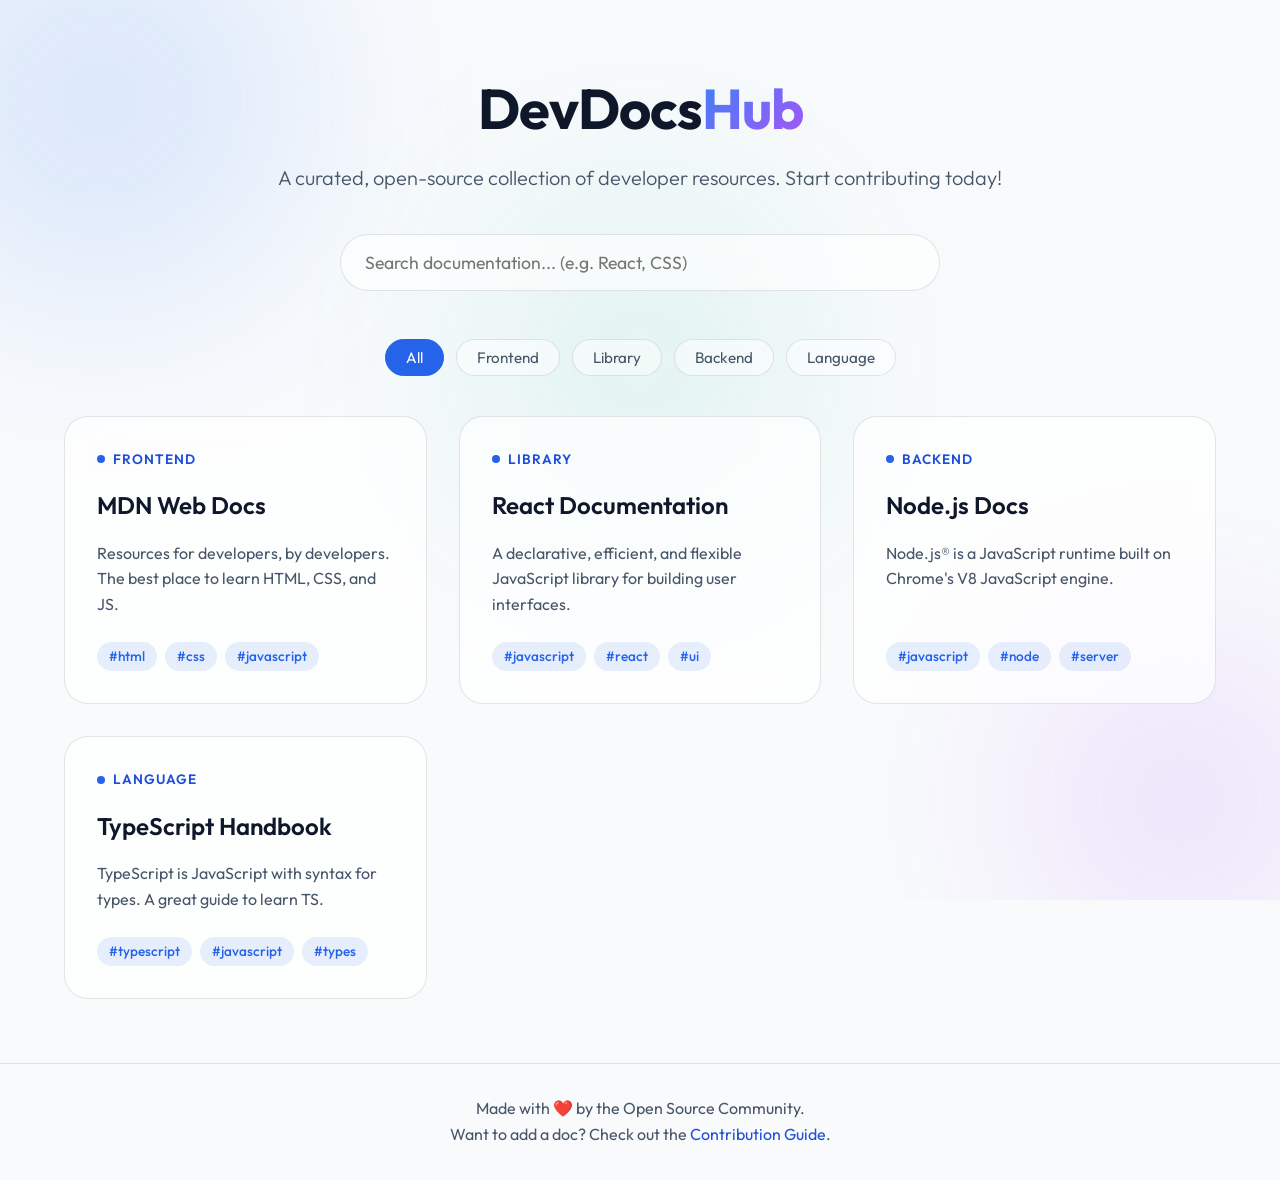
==== DevDocs/index.html @ ff55fef6 "DevDocs Added" ====
<!DOCTYPE html>
<html lang="en">
<head>
    <meta charset="UTF-8">
    <meta name="viewport" content="width=device-width, initial-scale=1.0">
    <title>DevDocs Collection | Open Source</title>
    <meta name="description" content="A community-driven collection of essential developer documentations and resources.">
    <!-- Google Fonts -->
    <link rel="preconnect" href="https://fonts.googleapis.com">
    <link rel="preconnect" href="https://fonts.gstatic.com" crossorigin>
    <link href="https://fonts.googleapis.com/css2?family=Outfit:wght@300;400;500;600;700&display=swap" rel="stylesheet">
    <!-- Custom CSS -->
    <link rel="stylesheet" href="style.css">
</head>
<body>
    <div class="background-shapes">
        <div class="shape shape-1"></div>
        <div class="shape shape-2"></div>
        <div class="shape shape-3"></div>
    </div>

    <header class="header">
        <div class="container">
            <h1 class="logo">DevDocs<span class="highlight">Hub</span></h1>
            <p class="subtitle">A curated, open-source collection of developer resources. Start contributing today!</p>
            
            <div class="search-container">
                <input type="text" id="searchInput" placeholder="Search documentation... (e.g. React, CSS)" aria-label="Search documentation">
            </div>
        </div>
    </header>

    <main class="main-content container">
        <div id="loading" class="loading">Loading resources...</div>
        
        <div class="filters" id="filters">
            <!-- Filter buttons will be injected here by JS -->
        </div>

        <div class="docs-grid" id="docsGrid">
            <!-- Cards will be injected here by JS -->
        </div>
        
        <div id="noResults" class="no-results hidden">
            <p>No documentation found matching your search.</p>
        </div>
    </main>

    <footer class="footer">
        <div class="container">
            <p>Made with ❤️ by the Open Source Community.</p>
            <p>Want to add a doc? Check out the <a href="https://github.com/your-username/your-repo/blob/main/CONTRIBUTING.md" target="_blank" rel="noopener noreferrer">Contribution Guide</a>.</p>
        </div>
    </footer>

    <!-- Custom JS -->
    <script src="script.js"></script>
</body>
</html>
---- DevDocs/style.css ----
:root {
    /* Color Palette */
    --bg-color: #f8fafc; /* Slate 50 */
    --card-bg: rgba(255, 255, 255, 0.7); /* White with opacity for glassmorphism */
    --text-primary: #0f172a; /* Slate 900 */
    --text-secondary: #475569; /* Slate 600 */
    --accent-color: #2563eb; /* Blue 600 */
    --accent-hover: #1d4ed8; /* Blue 700 */
    --border-color: rgba(0, 0, 0, 0.1);
    
    /* Tag Colors */
    --tag-bg: rgba(37, 99, 235, 0.1);
    --tag-text: #2563eb;

    /* Geometry */
    --radius-sm: 0.5rem;
    --radius-md: 1rem;
    --radius-lg: 1.5rem;
}

* {
    margin: 0;
    padding: 0;
    box-sizing: border-box;
}

body {
    font-family: 'Outfit', sans-serif;
    background-color: var(--bg-color);
    color: var(--text-primary);
    line-height: 1.6;
    min-height: 100vh;
    display: flex;
    flex-direction: column;
    overflow-x: hidden;
    position: relative;
}

/* Background Animated Shapes */
.background-shapes {
    position: fixed;
    top: 0;
    left: 0;
    width: 100%;
    height: 100%;
    z-index: -1;
    overflow: hidden;
    pointer-events: none;
}

.shape {
    position: absolute;
    filter: blur(100px);
    border-radius: 50%;
    opacity: 0.5;
    animation: float 20s infinite ease-in-out alternate;
}

.shape-1 {
    width: 400px;
    height: 400px;
    background: rgba(59, 130, 246, 0.3); /* Blue */
    top: -100px;
    left: -100px;
}

.shape-2 {
    width: 300px;
    height: 300px;
    background: rgba(168, 85, 247, 0.3); /* Purple */
    bottom: -50px;
    right: -50px;
    animation-delay: -5s;
}

.shape-3 {
    width: 350px;
    height: 350px;
    background: rgba(16, 185, 129, 0.2); /* Emerald */
    top: 40%;
    left: 50%;
    transform: translate(-50%, -50%);
    animation-delay: -10s;
}

@keyframes float {
    0% { transform: translate(0, 0) scale(1); }
    100% { transform: translate(50px, 50px) scale(1.1); }
}

/* Layout */
.container {
    width: 100%;
    max-width: 1200px;
    margin: 0 auto;
    padding: 0 1.5rem;
}

/* Header */
.header {
    text-align: center;
    padding: 4rem 0 3rem;
}

.logo {
    font-size: 3.5rem;
    font-weight: 700;
    letter-spacing: -1px;
    margin-bottom: 0.5rem;
}

.highlight {
    color: var(--accent-color);
    background: linear-gradient(135deg, #3b82f6, #a855f7);
    -webkit-background-clip: text;
    -webkit-text-fill-color: transparent;
}

.subtitle {
    font-size: 1.25rem;
    color: var(--text-secondary);
    margin-bottom: 2.5rem;
    font-weight: 300;
}

.search-container {
    max-width: 600px;
    margin: 0 auto;
    position: relative;
}

#searchInput {
    width: 100%;
    padding: 1rem 1.5rem;
    font-size: 1.1rem;
    font-family: inherit;
    background: rgba(255, 255, 255, 0.6);
    border: 1px solid var(--border-color);
    border-radius: 50px;
    color: var(--text-primary);
    outline: none;
    transition: all 0.3s ease;
    backdrop-filter: blur(10px);
}

#searchInput:focus {
    border-color: var(--accent-color);
    box-shadow: 0 0 0 4px rgba(59, 130, 246, 0.2);
}

/* Main Content */
.main-content {
    flex: 1;
    padding-bottom: 4rem;
}

.loading {
    text-align: center;
    font-size: 1.2rem;
    color: var(--text-secondary);
    padding: 3rem;
}

.hidden {
    display: none !important;
}

/* Filters */
.filters {
    display: flex;
    flex-wrap: wrap;
    justify-content: center;
    gap: 0.75rem;
    margin-bottom: 2.5rem;
}

.filter-btn {
    background: rgba(255, 255, 255, 0.5);
    border: 1px solid var(--border-color);
    color: var(--text-secondary);
    padding: 0.5rem 1.25rem;
    border-radius: 50px;
    cursor: pointer;
    font-family: inherit;
    font-size: 0.95rem;
    transition: all 0.3s ease;
    backdrop-filter: blur(5px);
}

.filter-btn:hover {
    background: rgba(255, 255, 255, 1);
    color: var(--text-primary);
}

.filter-btn.active {
    background: var(--accent-color);
    color: white;
    border-color: var(--accent-color);
}

/* Grid Layout */
.docs-grid {
    display: grid;
    grid-template-columns: repeat(auto-fill, minmax(320px, 1fr));
    gap: 2rem;
}

/* Card Design (Glassmorphism) */
.card {
    background: var(--card-bg);
    border: 1px solid var(--border-color);
    border-radius: var(--radius-lg);
    padding: 2rem;
    display: flex;
    flex-direction: column;
    backdrop-filter: blur(16px);
    -webkit-backdrop-filter: blur(16px);
    transition: transform 0.3s cubic-bezier(0.4, 0, 0.2, 1), box-shadow 0.3s ease, border-color 0.3s ease;
    text-decoration: none;
    color: inherit;
    position: relative;
    overflow: hidden;
}

.card::before {
    content: '';
    position: absolute;
    top: 0;
    left: 0;
    width: 100%;
    height: 100%;
    background: linear-gradient(135deg, rgba(255,255,255,0.1) 0%, rgba(255,255,255,0) 100%);
    opacity: 0;
    transition: opacity 0.3s ease;
    pointer-events: none;
}

.card:hover {
    transform: translateY(-5px);
    box-shadow: 0 20px 40px rgba(0, 0, 0, 0.05);
    border-color: rgba(0, 0, 0, 0.15);
}

.card:hover::before {
    opacity: 1;
}

.card-category {
    font-size: 0.85rem;
    font-weight: 600;
    text-transform: uppercase;
    letter-spacing: 1px;
    color: var(--accent-hover);
    margin-bottom: 1rem;
    display: flex;
    align-items: center;
    gap: 0.5rem;
}

.card-category::before {
    content: '';
    display: inline-block;
    width: 8px;
    height: 8px;
    border-radius: 50%;
    background: var(--accent-color);
}

.card-title {
    font-size: 1.5rem;
    font-weight: 600;
    margin-bottom: 1rem;
    color: var(--text-primary);
}

.card-desc {
    color: var(--text-secondary);
    font-size: 1rem;
    margin-bottom: 1.5rem;
    flex: 1; /* Pushes tags to bottom */
}

.card-tags {
    display: flex;
    flex-wrap: wrap;
    gap: 0.5rem;
    margin-top: auto;
}

.tag {
    background: var(--tag-bg);
    color: var(--tag-text);
    padding: 0.25rem 0.75rem;
    border-radius: 50px;
    font-size: 0.85rem;
    font-weight: 500;
}

/* No Results */
.no-results {
    text-align: center;
    padding: 4rem;
    background: rgba(0, 0, 0, 0.02);
    border-radius: var(--radius-lg);
    border: 1px dashed var(--border-color);
    color: var(--text-secondary);
    font-size: 1.2rem;
}

/* Footer */
.footer {
    text-align: center;
    padding: 2rem 0;
    margin-top: auto;
    border-top: 1px solid var(--border-color);
    color: var(--text-secondary);
}

.footer a {
    color: var(--accent-hover);
    text-decoration: none;
    transition: color 0.3s ease;
}

.footer a:hover {
    color: var(--text-primary);
    text-decoration: underline;
}

/* Responsive */
@media (max-width: 768px) {
    .logo {
        font-size: 2.5rem;
    }
    
    .subtitle {
        font-size: 1.1rem;
    }
    
    .header {
        padding: 3rem 0 2rem;
    }
    
    .docs-grid {
        grid-template-columns: 1fr;
    }
}
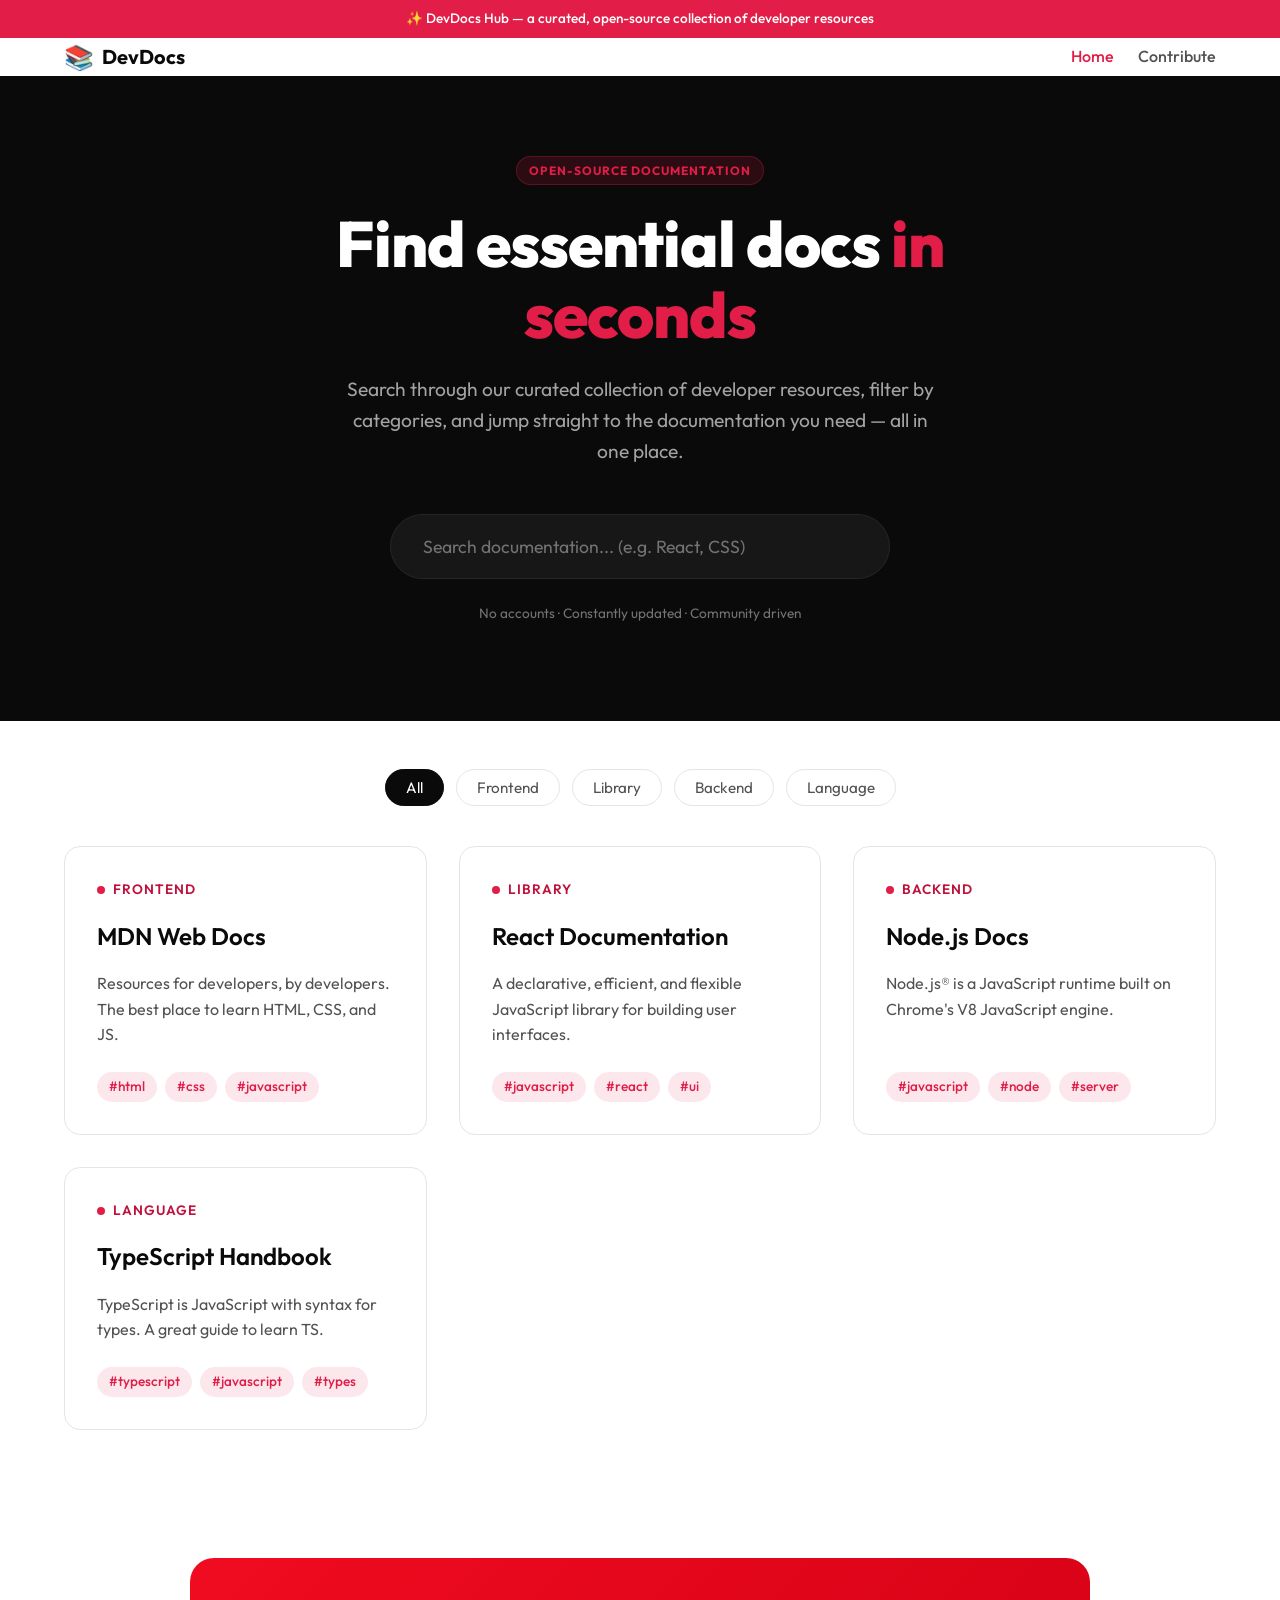
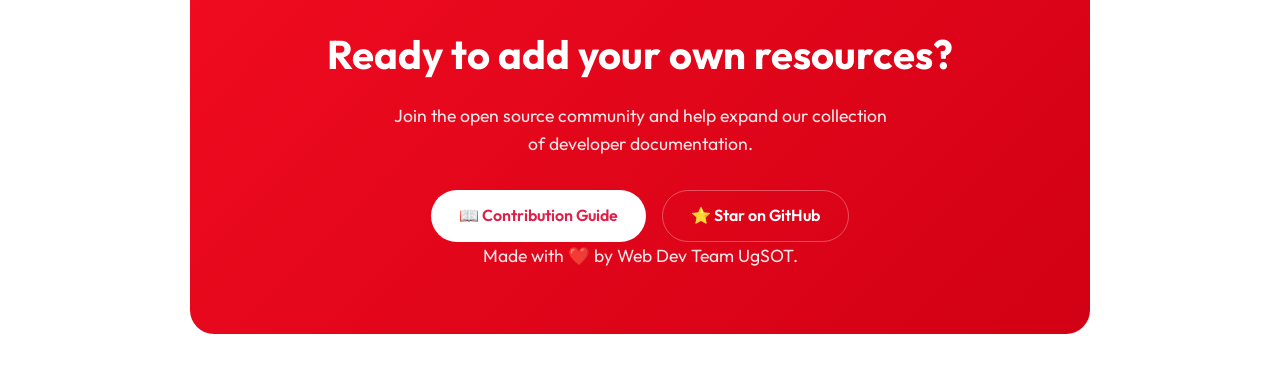
==== commit 1da254cf: "feat: redesign DevDocs UI and flatten documentation structure" ====
--- a/DevDocs/index.html
+++ b/DevDocs/index.html
@@ -13,20 +13,30 @@
     <link rel="stylesheet" href="style.css">
 </head>
 <body>
-    <div class="background-shapes">
-        <div class="shape shape-1"></div>
-        <div class="shape shape-2"></div>
-        <div class="shape shape-3"></div>
+    <div class="top-banner">
+        <span>✨ DevDocs Hub — a curated, open-source collection of developer resources</span>
     </div>
 
+    <nav class="navbar container">
+        <div class="nav-brand">
+            <span class="logo-icon">📚</span> DevDocs
+        </div>
+        <div class="nav-links">
+            <a href="#" class="nav-link active">Home</a>
+            <a href="https://github.com/uGSOT/Open-Source-Track-Internal-Projects/blob/main/DevDocs/CONTRIBUTING.md" class="nav-link" target="_blank">Contribute</a>
+        </div>
+    </nav>
+
     <header class="header">
-        <div class="container">
-            <h1 class="logo">DevDocs<span class="highlight">Hub</span></h1>
-            <p class="subtitle">A curated, open-source collection of developer resources. Start contributing today!</p>
+        <div class="container hero-container">
+            <span class="hero-badge">OPEN-SOURCE DOCUMENTATION</span>
+            <h1 class="hero-title">Find essential docs <span class="highlight">in seconds</span></h1>
+            <p class="hero-subtitle">Search through our curated collection of developer resources, filter by categories, and jump straight to the documentation you need — all in one place.</p>
             
             <div class="search-container">
                 <input type="text" id="searchInput" placeholder="Search documentation... (e.g. React, CSS)" aria-label="Search documentation">
             </div>
+            <p class="hero-meta">No accounts · Constantly updated · Community driven</p>
         </div>
     </header>
 
@@ -46,10 +56,15 @@
         </div>
     </main>
 
-    <footer class="footer">
-        <div class="container">
-            <p>Made with ❤️ by the Open Source Community.</p>
-            <p>Want to add a doc? Check out the <a href="https://github.com/your-username/your-repo/blob/main/CONTRIBUTING.md" target="_blank" rel="noopener noreferrer">Contribution Guide</a>.</p>
+    <footer class="footer container">
+        <div class="footer-cta">
+            <h2>Ready to add your own resources?</h2>
+            <p>Join the open source community and help expand our collection of developer documentation.</p>
+            <div class="footer-actions">
+                <a href="https://github.com/uGSOT/Open-Source-Track-Internal-Projects/blob/main/DevDocs/CONTRIBUTING.md" target="_blank" rel="noopener noreferrer" class="btn btn-primary">📖 Contribution Guide</a>
+                <a href="https://github.com/uGSOT/Open-Source-Track-Internal-Projects" target="_blank" rel="noopener noreferrer" class="btn btn-outline">⭐️ Star on GitHub</a>
+            </div>
+            <p class="footer-bottom-text">Made with ❤️ by Web Dev Team UgSOT.</p>
         </div>
     </footer>
 
--- a/DevDocs/style.css
+++ b/DevDocs/style.css
@@ -1,16 +1,16 @@
 :root {
     /* Color Palette */
-    --bg-color: #f8fafc; /* Slate 50 */
-    --card-bg: rgba(255, 255, 255, 0.7); /* White with opacity for glassmorphism */
-    --text-primary: #0f172a; /* Slate 900 */
-    --text-secondary: #475569; /* Slate 600 */
-    --accent-color: #2563eb; /* Blue 600 */
-    --accent-hover: #1d4ed8; /* Blue 700 */
-    --border-color: rgba(0, 0, 0, 0.1);
+    --bg-color: #ffffff;
+    --card-bg: #ffffff;
+    --text-primary: #0a0a0a;
+    --text-secondary: #525252;
+    --accent-color: #e11d48; /* pure vibrant red */
+    --accent-hover: #be123c;
+    --border-color: #e5e5e5;
     
     /* Tag Colors */
-    --tag-bg: rgba(37, 99, 235, 0.1);
-    --tag-text: #2563eb;
+    --tag-bg: rgba(225, 29, 72, 0.1);
+    --tag-text: #e11d48;
 
     /* Geometry */
     --radius-sm: 0.5rem;
@@ -33,59 +33,52 @@
     display: flex;
     flex-direction: column;
     overflow-x: hidden;
-    position: relative;
-}
-
-/* Background Animated Shapes */
-.background-shapes {
-    position: fixed;
-    top: 0;
-    left: 0;
-    width: 100%;
-    height: 100%;
-    z-index: -1;
-    overflow: hidden;
-    pointer-events: none;
-}
-
-.shape {
-    position: absolute;
-    filter: blur(100px);
-    border-radius: 50%;
-    opacity: 0.5;
-    animation: float 20s infinite ease-in-out alternate;
-}
-
-.shape-1 {
-    width: 400px;
-    height: 400px;
-    background: rgba(59, 130, 246, 0.3); /* Blue */
-    top: -100px;
-    left: -100px;
-}
-
-.shape-2 {
-    width: 300px;
-    height: 300px;
-    background: rgba(168, 85, 247, 0.3); /* Purple */
-    bottom: -50px;
-    right: -50px;
-    animation-delay: -5s;
-}
-
-.shape-3 {
-    width: 350px;
-    height: 350px;
-    background: rgba(16, 185, 129, 0.2); /* Emerald */
-    top: 40%;
-    left: 50%;
-    transform: translate(-50%, -50%);
-    animation-delay: -10s;
-}
-
-@keyframes float {
-    0% { transform: translate(0, 0) scale(1); }
-    100% { transform: translate(50px, 50px) scale(1.1); }
+}
+
+/* Top Banner & Navbar */
+.top-banner {
+    background-color: var(--accent-color);
+    color: white;
+    text-align: center;
+    padding: 0.5rem 1rem;
+    font-size: 0.85rem;
+    font-weight: 500;
+}
+
+.navbar {
+    display: flex;
+    justify-content: space-between;
+    align-items: center;
+    padding: 1rem 1.5rem;
+}
+
+.nav-brand {
+    font-weight: 700;
+    font-size: 1.25rem;
+    display: flex;
+    align-items: center;
+    gap: 0.5rem;
+}
+
+.logo-icon {
+    color: var(--accent-color);
+    font-size: 1.5rem;
+}
+
+.nav-links {
+    display: flex;
+    gap: 1.5rem;
+}
+
+.nav-link {
+    text-decoration: none;
+    color: var(--text-secondary);
+    font-weight: 500;
+    transition: color 0.2s;
+}
+
+.nav-link:hover, .nav-link.active {
+    color: var(--accent-color);
 }
 
 /* Layout */
@@ -96,56 +89,85 @@
     padding: 0 1.5rem;
 }
 
-/* Header */
+/* Hero Section */
 .header {
+    background-color: #0a0a0a;
+    color: white;
     text-align: center;
-    padding: 4rem 0 3rem;
-}
-
-.logo {
-    font-size: 3.5rem;
+    padding: 5rem 1.5rem 6rem;
+    margin-bottom: 3rem;
+}
+
+.hero-container {
+    max-width: 800px;
+}
+
+.hero-badge {
+    display: inline-block;
+    background: rgba(225, 29, 72, 0.15);
+    color: var(--accent-color);
+    padding: 0.25rem 0.75rem;
+    border-radius: 50px;
+    font-size: 0.75rem;
     font-weight: 700;
+    letter-spacing: 1px;
+    margin-bottom: 1.5rem;
+    border: 1px solid rgba(225, 29, 72, 0.3);
+}
+
+.hero-title {
+    font-size: 4rem;
+    font-weight: 800;
+    line-height: 1.1;
     letter-spacing: -1px;
-    margin-bottom: 0.5rem;
+    margin-bottom: 1.5rem;
 }
 
 .highlight {
     color: var(--accent-color);
-    background: linear-gradient(135deg, #3b82f6, #a855f7);
-    -webkit-background-clip: text;
-    -webkit-text-fill-color: transparent;
-}
-
-.subtitle {
-    font-size: 1.25rem;
-    color: var(--text-secondary);
-    margin-bottom: 2.5rem;
-    font-weight: 300;
+}
+
+.hero-subtitle {
+    font-size: 1.2rem;
+    color: #a3a3a3;
+    margin-bottom: 3rem;
+    max-width: 600px;
+    margin-left: auto;
+    margin-right: auto;
+}
+
+.hero-meta {
+    font-size: 0.85rem;
+    color: #737373;
+    margin-top: 1.5rem;
 }
 
 .search-container {
-    max-width: 600px;
+    max-width: 500px;
     margin: 0 auto;
     position: relative;
 }
 
 #searchInput {
     width: 100%;
-    padding: 1rem 1.5rem;
+    padding: 1.25rem 2rem;
     font-size: 1.1rem;
     font-family: inherit;
-    background: rgba(255, 255, 255, 0.6);
-    border: 1px solid var(--border-color);
+    background: #171717;
+    border: 1px solid #262626;
     border-radius: 50px;
-    color: var(--text-primary);
+    color: white;
     outline: none;
     transition: all 0.3s ease;
-    backdrop-filter: blur(10px);
+}
+
+#searchInput::placeholder {
+    color: #737373;
 }
 
 #searchInput:focus {
     border-color: var(--accent-color);
-    box-shadow: 0 0 0 4px rgba(59, 130, 246, 0.2);
+    box-shadow: 0 0 0 4px rgba(225, 29, 72, 0.2);
 }
 
 /* Main Content */
@@ -175,7 +197,7 @@
 }
 
 .filter-btn {
-    background: rgba(255, 255, 255, 0.5);
+    background: white;
     border: 1px solid var(--border-color);
     color: var(--text-secondary);
     padding: 0.5rem 1.25rem;
@@ -183,19 +205,18 @@
     cursor: pointer;
     font-family: inherit;
     font-size: 0.95rem;
-    transition: all 0.3s ease;
-    backdrop-filter: blur(5px);
+    transition: all 0.2s ease;
 }
 
 .filter-btn:hover {
-    background: rgba(255, 255, 255, 1);
+    border-color: #d4d4d4;
     color: var(--text-primary);
 }
 
 .filter-btn.active {
-    background: var(--accent-color);
-    color: white;
-    border-color: var(--accent-color);
+    background: var(--text-primary);
+    color: white;
+    border-color: var(--text-primary);
 }
 
 /* Grid Layout */
@@ -205,44 +226,23 @@
     gap: 2rem;
 }
 
-/* Card Design (Glassmorphism) */
+/* Card Design */
 .card {
     background: var(--card-bg);
     border: 1px solid var(--border-color);
-    border-radius: var(--radius-lg);
+    border-radius: var(--radius-md);
     padding: 2rem;
     display: flex;
     flex-direction: column;
-    backdrop-filter: blur(16px);
-    -webkit-backdrop-filter: blur(16px);
-    transition: transform 0.3s cubic-bezier(0.4, 0, 0.2, 1), box-shadow 0.3s ease, border-color 0.3s ease;
+    transition: transform 0.2s ease, box-shadow 0.2s ease;
     text-decoration: none;
     color: inherit;
-    position: relative;
-    overflow: hidden;
-}
-
-.card::before {
-    content: '';
-    position: absolute;
-    top: 0;
-    left: 0;
-    width: 100%;
-    height: 100%;
-    background: linear-gradient(135deg, rgba(255,255,255,0.1) 0%, rgba(255,255,255,0) 100%);
-    opacity: 0;
-    transition: opacity 0.3s ease;
-    pointer-events: none;
 }
 
 .card:hover {
-    transform: translateY(-5px);
-    box-shadow: 0 20px 40px rgba(0, 0, 0, 0.05);
-    border-color: rgba(0, 0, 0, 0.15);
-}
-
-.card:hover::before {
-    opacity: 1;
+    transform: translateY(-4px);
+    box-shadow: 0 10px 25px rgba(0, 0, 0, 0.05);
+    border-color: #d4d4d4;
 }
 
 .card-category {
@@ -307,24 +307,82 @@
     font-size: 1.2rem;
 }
 
-/* Footer */
+/* Footer CTA */
 .footer {
+    margin-top: 4rem;
+    margin-bottom: 3rem;
+}
+
+.footer-cta {
+    background: #e60012;
+    background: linear-gradient(135deg, #f00b20, #d20014);
+    border-radius: var(--radius-lg);
+    padding: 4rem 2rem;
     text-align: center;
-    padding: 2rem 0;
-    margin-top: auto;
-    border-top: 1px solid var(--border-color);
-    color: var(--text-secondary);
-}
-
-.footer a {
-    color: var(--accent-hover);
+    color: white;
+    max-width: 900px;
+    margin: 0 auto;
+}
+
+.footer-cta h2 {
+    font-size: 2.5rem;
+    margin-bottom: 1rem;
+    font-weight: 700;
+}
+
+.footer-cta p {
+    font-size: 1.1rem;
+    opacity: 0.9;
+    max-width: 500px;
+    margin: 0 auto 2rem;
+}
+
+.footer-actions {
+    display: flex;
+    justify-content: center;
+    flex-wrap: wrap;
+    gap: 1rem;
+    margin-bottom: 0;
+}
+
+.btn {
+    display: inline-flex;
+    align-items: center;
+    justify-content: center;
+    padding: 0.75rem 1.75rem;
+    border-radius: 50px;
     text-decoration: none;
-    transition: color 0.3s ease;
-}
-
-.footer a:hover {
-    color: var(--text-primary);
-    text-decoration: underline;
+    font-weight: 600;
+    transition: transform 0.2s, background-color 0.2s;
+}
+
+.btn:hover {
+    transform: translateY(-2px);
+}
+
+.btn-primary {
+    background: white;
+    color: var(--accent-color);
+}
+
+.btn-primary:hover {
+    background: #f8fafc;
+}
+
+.btn-outline {
+    border: 1px solid rgba(255, 255, 255, 0.3);
+    color: white;
+}
+
+.btn-outline:hover {
+    background: rgba(255, 255, 255, 0.1);
+}
+
+.footer-bottom-text {
+    font-size: 0.85rem;
+    opacity: 0.7;
+    margin-top: 2rem;
+    margin-bottom: 0 !important;
 }
 
 /* Responsive */
